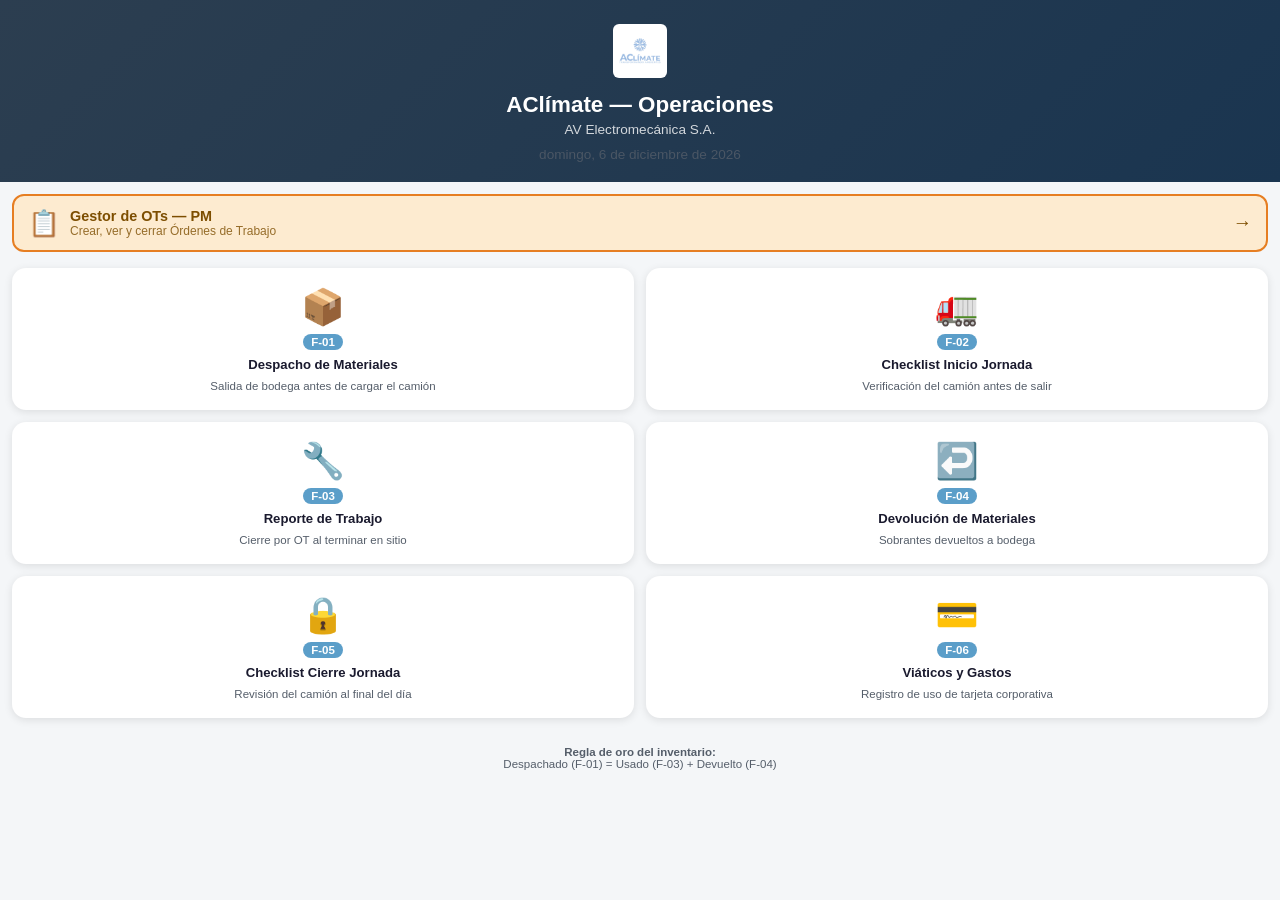
==== index.html @ 9a39b60d "AClimate Forms v1 - sistema operativo completo" ====
<!DOCTYPE html>
<html lang="es">
<head>
  <meta charset="UTF-8">
  <meta name="viewport" content="width=device-width, initial-scale=1, maximum-scale=1">
  <title>AClímate — Formularios Operativos</title>
  <link rel="stylesheet" href="aclimate.css">
  <style>
    .fecha-hoy {
      text-align: center;
      font-size: .8rem;
      color: var(--texto-sub);
      padding: 6px 0 0;
    }
    .cola-banner {
      display: none;
      background: var(--naranja);
      color: #fff;
      text-align: center;
      padding: 8px 12px;
      font-size: .82rem;
      font-weight: 600;
    }
    .cola-banner.show { display: block; }
    .info-footer {
      text-align: center;
      padding: 12px 16px 24px;
      font-size: .72rem;
      color: var(--texto-sub);
    }
  </style>
</head>
<body>

<div id="cola-banner" class="cola-banner">
  ⚠️ Hay <span id="cola-count">0</span> envíos pendientes sin conexión
</div>

<div class="hero">
  <img src="Aclimate_logo.jpg" alt="AClímate" onerror="this.style.display='none'">
  <h1>AClímate — Operaciones</h1>
  <p>AV Electromecánica S.A.</p>
  <p class="fecha-hoy" id="fecha-hoy"></p>
</div>

<!-- Acceso PM -->
<div style="padding: 12px 12px 0;">
  <a href="ot-manager.html" style="
    display: flex; align-items: center; gap: 10px;
    background: #FDEBD0; border: 2px solid #E67E22;
    border-radius: 12px; padding: 12px 14px;
    text-decoration: none; color: #7D4E00;">
    <span style="font-size:1.6rem;">📋</span>
    <div>
      <div style="font-weight:700; font-size:.9rem;">Gestor de OTs — PM</div>
      <div style="font-size:.75rem; opacity:.8;">Crear, ver y cerrar Órdenes de Trabajo</div>
    </div>
    <span style="margin-left:auto; font-size:1.2rem;">→</span>
  </a>
</div>

<div class="forms-grid">

  <a href="f01-despacho.html" class="form-card">
    <div class="card-icon">📦</div>
    <span class="card-badge">F-01</span>
    <h3>Despacho de Materiales</h3>
    <p>Salida de bodega antes de cargar el camión</p>
  </a>

  <a href="f02-checklist-inicio.html" class="form-card">
    <div class="card-icon">🚛</div>
    <span class="card-badge">F-02</span>
    <h3>Checklist Inicio Jornada</h3>
    <p>Verificación del camión antes de salir</p>
  </a>

  <a href="f03-reporte-trabajo.html" class="form-card">
    <div class="card-icon">🔧</div>
    <span class="card-badge">F-03</span>
    <h3>Reporte de Trabajo</h3>
    <p>Cierre por OT al terminar en sitio</p>
  </a>

  <a href="f04-devolucion.html" class="form-card">
    <div class="card-icon">↩️</div>
    <span class="card-badge">F-04</span>
    <h3>Devolución de Materiales</h3>
    <p>Sobrantes devueltos a bodega</p>
  </a>

  <a href="f05-checklist-cierre.html" class="form-card">
    <div class="card-icon">🔒</div>
    <span class="card-badge">F-05</span>
    <h3>Checklist Cierre Jornada</h3>
    <p>Revisión del camión al final del día</p>
  </a>

  <a href="f06-viaticos.html" class="form-card">
    <div class="card-icon">💳</div>
    <span class="card-badge">F-06</span>
    <h3>Viáticos y Gastos</h3>
    <p>Registro de uso de tarjeta corporativa</p>
  </a>

</div>

<div class="info-footer">
  <strong>Regla de oro del inventario:</strong><br>
  Despachado (F-01) = Usado (F-03) + Devuelto (F-04)
</div>

<script>
  document.getElementById('fecha-hoy').textContent =
    new Date().toLocaleDateString('es-CR', { weekday:'long', year:'numeric', month:'long', day:'numeric' });

  // Mostrar banner si hay envíos en cola
  const cola = JSON.parse(localStorage.getItem('cola_envio') || '[]');
  if (cola.length > 0) {
    document.getElementById('cola-count').textContent = cola.length;
    document.getElementById('cola-banner').classList.add('show');
  }
</script>

</body>
</html>
---- aclimate.css ----
/* AClímate — Estilos compartidos | Mobile-first */
:root {
  --azul:      #5B9EC9;
  --azul-dark: #2C3E50;
  --azul-light:#D6EAF8;
  --verde:     #27AE60;
  --rojo:      #E74C3C;
  --naranja:   #E67E22;
  --gris-bg:   #F4F6F8;
  --gris-borde:#CDD6E0;
  --texto:     #1A1A2E;
  --texto-sub: #555E6A;
  --radio:     10px;
  --sombra:    0 2px 8px rgba(0,0,0,.10);
}

* { box-sizing: border-box; margin: 0; padding: 0; }

html { font-size: 16px; }

body {
  font-family: Arial, Helvetica, sans-serif;
  background: var(--gris-bg);
  color: var(--texto);
  min-height: 100vh;
  padding-bottom: 90px; /* espacio para botón fijo */
}

/* ── HEADER ────────────────────────────────────────────────── */
.header {
  background: var(--azul-dark);
  color: #fff;
  padding: 12px 16px 10px;
  display: flex;
  align-items: center;
  gap: 10px;
  position: sticky;
  top: 0;
  z-index: 100;
  box-shadow: var(--sombra);
}
.header img { height: 36px; border-radius: 4px; }
.header-titles { flex: 1; min-width: 0; }
.header-titles h1 { font-size: 1rem; font-weight: 700; line-height: 1.2; }
.header-titles p  { font-size: .72rem; opacity: .75; margin-top: 1px; }
.badge-form {
  background: var(--azul);
  color: #fff;
  font-size: .75rem;
  font-weight: 700;
  padding: 3px 8px;
  border-radius: 12px;
  white-space: nowrap;
}

/* ── AUTOSAVE INDICATOR ─────────────────────────────────────── */
#autosave-bar {
  background: var(--azul-light);
  color: var(--azul-dark);
  font-size: .72rem;
  text-align: center;
  padding: 4px 8px;
  border-bottom: 1px solid var(--gris-borde);
  display: none;
}
#autosave-bar.show { display: block; }

/* ── SECCIONES ──────────────────────────────────────────────── */
.seccion {
  background: #fff;
  border-radius: var(--radio);
  margin: 12px 12px 0;
  padding: 14px 14px 10px;
  box-shadow: var(--sombra);
}
.seccion-titulo {
  font-size: .8rem;
  font-weight: 700;
  text-transform: uppercase;
  letter-spacing: .04em;
  color: var(--azul);
  border-bottom: 2px solid var(--azul-light);
  padding-bottom: 6px;
  margin-bottom: 12px;
}

/* ── CAMPOS ─────────────────────────────────────────────────── */
.campo {
  margin-bottom: 14px;
}
.campo label {
  display: block;
  font-size: .82rem;
  font-weight: 600;
  color: var(--azul-dark);
  margin-bottom: 5px;
}
.campo label .req { color: var(--rojo); margin-left: 2px; }

.campo input[type="text"],
.campo input[type="number"],
.campo input[type="date"],
.campo input[type="time"],
.campo select,
.campo textarea {
  width: 100%;
  padding: 11px 12px;
  border: 1.5px solid var(--gris-borde);
  border-radius: 8px;
  font-size: .95rem;
  font-family: inherit;
  color: var(--texto);
  background: #fff;
  appearance: none;
  -webkit-appearance: none;
  transition: border-color .15s;
}
.campo input:focus,
.campo select:focus,
.campo textarea:focus {
  outline: none;
  border-color: var(--azul);
  box-shadow: 0 0 0 3px rgba(91,158,201,.18);
}
.campo textarea { resize: vertical; min-height: 80px; }

.campo select {
  background-image: url("data:image/svg+xml,%3Csvg xmlns='http://www.w3.org/2000/svg' width='12' height='8' viewBox='0 0 12 8'%3E%3Cpath d='M1 1l5 5 5-5' stroke='%235B9EC9' stroke-width='2' fill='none' stroke-linecap='round'/%3E%3C/svg%3E");
  background-repeat: no-repeat;
  background-position: right 12px center;
  padding-right: 36px;
}

/* ── RADIO / CHECKBOX GROUPS ────────────────────────────────── */
.opciones {
  display: flex;
  flex-direction: column;
  gap: 6px;
}
.opcion-item {
  display: flex;
  align-items: center;
  gap: 9px;
  padding: 10px 12px;
  border: 1.5px solid var(--gris-borde);
  border-radius: 8px;
  cursor: pointer;
  transition: all .12s;
  background: #fff;
}
.opcion-item:has(input:checked) {
  border-color: var(--azul);
  background: var(--azul-light);
}
.opcion-item input[type="radio"],
.opcion-item input[type="checkbox"] {
  width: 18px;
  height: 18px;
  accent-color: var(--azul);
  cursor: pointer;
  flex-shrink: 0;
}
.opcion-item span { font-size: .9rem; }

/* ── FOTO / ARCHIVO ─────────────────────────────────────────── */
.foto-zona {
  border: 2px dashed var(--azul);
  border-radius: 10px;
  padding: 18px 12px;
  text-align: center;
  background: var(--azul-light);
  cursor: pointer;
  transition: background .15s;
  position: relative;
}
.foto-zona:hover { background: #C3DCF2; }
.foto-zona input[type="file"] {
  position: absolute; inset: 0; opacity: 0; cursor: pointer; width: 100%; height: 100%;
}
.foto-zona .icon { font-size: 2rem; line-height: 1; }
.foto-zona p { font-size: .82rem; color: var(--azul-dark); margin-top: 4px; }
.foto-zona .nombre-archivo {
  font-size: .78rem; color: var(--verde); margin-top: 6px; font-weight: 600;
}
.fotos-preview {
  display: flex;
  flex-wrap: wrap;
  gap: 8px;
  margin-top: 8px;
}
.fotos-preview img {
  width: 80px; height: 80px; object-fit: cover;
  border-radius: 6px; border: 2px solid var(--azul);
}

/* ── MULTI-ÍTEMS (F-01, F-03, F-04) ─────────────────────────── */
.items-wrapper {
  display: flex;
  flex-direction: column;
  gap: 10px;
}
.item-row {
  border: 1.5px solid var(--azul);
  border-radius: 10px;
  padding: 10px 10px 8px;
  background: var(--azul-light);
  position: relative;
}
.item-row-header {
  display: flex;
  align-items: center;
  justify-content: space-between;
  margin-bottom: 6px;
}
.item-num {
  font-size: .75rem;
  font-weight: 700;
  color: var(--azul-dark);
  background: var(--azul);
  color: #fff;
  padding: 1px 7px;
  border-radius: 10px;
}
.btn-rm-item {
  background: none;
  border: none;
  color: var(--rojo);
  font-size: 1.3rem;
  cursor: pointer;
  line-height: 1;
  padding: 2px 4px;
}

/* Autocomplete custom */
.autocomplete-wrap { position: relative; }
.autocomplete-input {
  width: 100%;
  padding: 11px 12px;
  border: 1.5px solid var(--gris-borde);
  border-radius: 8px;
  font-size: .9rem;
  font-family: inherit;
  background: #fff;
}
.autocomplete-input:focus {
  outline: none;
  border-color: var(--azul);
  box-shadow: 0 0 0 3px rgba(91,158,201,.18);
}
.autocomplete-dropdown {
  position: absolute;
  left: 0; right: 0; top: calc(100% + 3px);
  background: #fff;
  border: 1.5px solid var(--azul);
  border-radius: 8px;
  max-height: 220px;
  overflow-y: auto;
  z-index: 200;
  box-shadow: var(--sombra);
  display: none;
}
.autocomplete-dropdown.open { display: block; }
.ac-option {
  padding: 10px 12px;
  font-size: .85rem;
  cursor: pointer;
  border-bottom: 1px solid var(--gris-borde);
  line-height: 1.3;
}
.ac-option:last-child { border-bottom: none; }
.ac-option:hover, .ac-option.focused { background: var(--azul-light); }
.ac-option .ac-code { font-size: .72rem; color: var(--azul); font-weight: 700; }
.ac-option .ac-name { color: var(--texto); }
.ac-option .ac-cat  { font-size: .7rem; color: var(--texto-sub); }
.ac-selected {
  background: var(--verde);
  color: #fff;
  border-radius: 6px;
  padding: 4px 8px;
  font-size: .78rem;
  margin-top: 4px;
  display: none;
}
.ac-selected.show { display: inline-block; }

.item-qty-row {
  display: flex;
  align-items: center;
  gap: 8px;
  margin-top: 8px;
}
.item-qty-row label { font-size: .82rem; font-weight: 600; white-space: nowrap; flex-shrink: 0; }
.item-qty-row input {
  flex: 1;
  padding: 9px 10px;
  border: 1.5px solid var(--gris-borde);
  border-radius: 8px;
  font-size: .95rem;
  font-family: inherit;
}
.item-qty-row input:focus {
  outline: none; border-color: var(--azul);
}

.btn-add-item {
  display: flex;
  align-items: center;
  justify-content: center;
  gap: 6px;
  width: 100%;
  padding: 11px;
  background: #fff;
  border: 2px dashed var(--azul);
  border-radius: 10px;
  color: var(--azul);
  font-size: .9rem;
  font-weight: 600;
  cursor: pointer;
  margin-top: 6px;
  transition: background .12s;
}
.btn-add-item:hover { background: var(--azul-light); }

/* ── ESTADOS VISUALES ────────────────────────────────────────── */
.estado-ok     { color: var(--verde);   font-weight: 600; }
.estado-warn   { color: var(--naranja); font-weight: 600; }
.estado-error  { color: var(--rojo);    font-weight: 600; }

.campo.error > input,
.campo.error > select,
.campo.error > textarea,
.campo.error .foto-zona,
.campo.error .autocomplete-input {
  border-color: var(--rojo) !important;
}
.campo.error .campo-error-msg {
  display: block;
  color: var(--rojo);
  font-size: .75rem;
  margin-top: 4px;
}
.campo-error-msg { display: none; }

/* ── BOTÓN SUBMIT FIJO ───────────────────────────────────────── */
.submit-bar {
  position: fixed;
  bottom: 0; left: 0; right: 0;
  background: #fff;
  padding: 10px 16px 16px;
  box-shadow: 0 -3px 12px rgba(0,0,0,.12);
  z-index: 100;
}
.btn-submit {
  display: flex;
  align-items: center;
  justify-content: center;
  gap: 8px;
  width: 100%;
  padding: 15px;
  background: var(--azul-dark);
  color: #fff;
  border: none;
  border-radius: 12px;
  font-size: 1.05rem;
  font-weight: 700;
  cursor: pointer;
  transition: background .15s, transform .1s;
}
.btn-submit:hover  { background: #3d5166; }
.btn-submit:active { transform: scale(.98); }
.btn-submit:disabled { background: var(--gris-borde); cursor: not-allowed; }

/* ── TOAST NOTIFICACIONES ────────────────────────────────────── */
#toast {
  position: fixed;
  bottom: 80px; left: 50%; transform: translateX(-50%);
  background: var(--azul-dark);
  color: #fff;
  padding: 12px 22px;
  border-radius: 24px;
  font-size: .9rem;
  font-weight: 600;
  z-index: 300;
  opacity: 0;
  pointer-events: none;
  transition: opacity .25s, bottom .25s;
  max-width: 90vw;
  text-align: center;
}
#toast.show { opacity: 1; bottom: 90px; }
#toast.success { background: var(--verde); }
#toast.error   { background: var(--rojo); }
#toast.warn    { background: var(--naranja); }

/* ── OVERLAY CARGANDO ────────────────────────────────────────── */
#loading-overlay {
  display: none;
  position: fixed; inset: 0;
  background: rgba(0,0,0,.45);
  z-index: 500;
  align-items: center;
  justify-content: center;
  flex-direction: column;
  gap: 12px;
  color: #fff;
  font-size: .95rem;
}
#loading-overlay.show { display: flex; }
.spinner {
  width: 46px; height: 46px;
  border: 5px solid rgba(255,255,255,.3);
  border-top-color: #fff;
  border-radius: 50%;
  animation: spin .8s linear infinite;
}
@keyframes spin { to { transform: rotate(360deg); } }

/* ── PANTALLA ÉXITO ──────────────────────────────────────────── */
#success-screen {
  display: none;
  position: fixed; inset: 0;
  background: var(--verde);
  z-index: 600;
  align-items: center;
  justify-content: center;
  flex-direction: column;
  gap: 16px;
  color: #fff;
  text-align: center;
  padding: 24px;
}
#success-screen.show { display: flex; }
#success-screen .check { font-size: 4rem; }
#success-screen h2 { font-size: 1.5rem; }
#success-screen p  { font-size: .95rem; opacity: .9; max-width: 300px; }
.btn-nuevo {
  margin-top: 8px;
  padding: 13px 32px;
  background: rgba(255,255,255,.25);
  border: 2px solid #fff;
  border-radius: 12px;
  color: #fff;
  font-size: 1rem;
  font-weight: 700;
  cursor: pointer;
  transition: background .15s;
}
.btn-nuevo:hover { background: rgba(255,255,255,.35); }

/* ── INDEX PAGE ──────────────────────────────────────────────── */
.hero {
  background: linear-gradient(135deg, var(--azul-dark), #1A3550);
  color: #fff;
  padding: 24px 16px 20px;
  text-align: center;
}
.hero img { height: 54px; border-radius: 6px; margin-bottom: 10px; }
.hero h1 { font-size: 1.4rem; }
.hero p  { font-size: .85rem; opacity: .8; margin-top: 4px; }

.forms-grid {
  padding: 16px 12px;
  display: grid;
  grid-template-columns: 1fr 1fr;
  gap: 12px;
}
.form-card {
  background: #fff;
  border-radius: 14px;
  padding: 16px 12px 14px;
  text-decoration: none;
  color: var(--texto);
  box-shadow: var(--sombra);
  display: flex;
  flex-direction: column;
  align-items: center;
  gap: 6px;
  text-align: center;
  border: 2px solid transparent;
  transition: border-color .15s, transform .12s;
  -webkit-tap-highlight-color: transparent;
}
.form-card:hover  { border-color: var(--azul); }
.form-card:active { transform: scale(.97); }
.form-card .card-icon { font-size: 2.2rem; }
.form-card .card-badge {
  font-size: .72rem; font-weight: 700;
  background: var(--azul); color: #fff;
  padding: 2px 8px; border-radius: 10px;
}
.form-card h3 { font-size: .82rem; line-height: 1.3; }
.form-card p  { font-size: .72rem; color: var(--texto-sub); line-height: 1.3; }

/* ── UTILIDADES ──────────────────────────────────────────────── */
.mt-2 { margin-top: 8px; }
.txt-sub { font-size: .78rem; color: var(--texto-sub); }
.alerta-info {
  background: var(--azul-light);
  border-left: 4px solid var(--azul);
  padding: 10px 12px;
  border-radius: 0 8px 8px 0;
  font-size: .82rem;
  color: var(--azul-dark);
  margin-bottom: 10px;
}
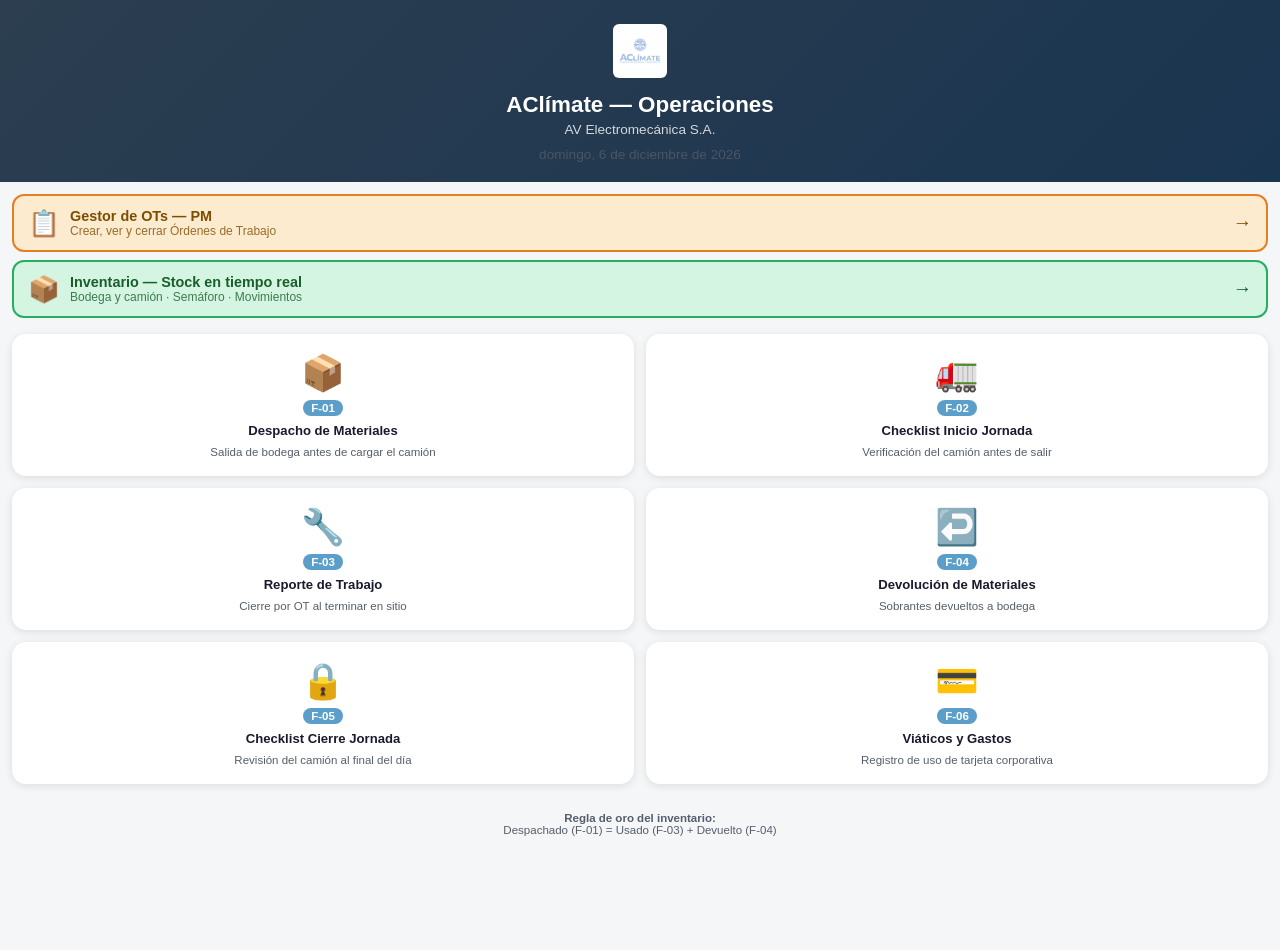
==== commit 2d1ad756: "Agregar sistema de inventario con tracking de movimientos - inventario_inicial.js: 645 ítems del Exc" ====
--- a/index.html
+++ b/index.html
@@ -44,7 +44,7 @@
 </div>
 
 <!-- Acceso PM -->
-<div style="padding: 12px 12px 0;">
+<div style="padding: 12px 12px 0; display:flex; flex-direction:column; gap:8px;">
   <a href="ot-manager.html" style="
     display: flex; align-items: center; gap: 10px;
     background: #FDEBD0; border: 2px solid #E67E22;
@@ -54,6 +54,18 @@
     <div>
       <div style="font-weight:700; font-size:.9rem;">Gestor de OTs — PM</div>
       <div style="font-size:.75rem; opacity:.8;">Crear, ver y cerrar Órdenes de Trabajo</div>
+    </div>
+    <span style="margin-left:auto; font-size:1.2rem;">→</span>
+  </a>
+  <a href="inventario.html" style="
+    display: flex; align-items: center; gap: 10px;
+    background: #D5F5E3; border: 2px solid #27AE60;
+    border-radius: 12px; padding: 12px 14px;
+    text-decoration: none; color: #1A5E2A;">
+    <span style="font-size:1.6rem;">📦</span>
+    <div>
+      <div style="font-weight:700; font-size:.9rem;">Inventario — Stock en tiempo real</div>
+      <div style="font-size:.75rem; opacity:.8;">Bodega y camión · Semáforo · Movimientos</div>
     </div>
     <span style="margin-left:auto; font-size:1.2rem;">→</span>
   </a>
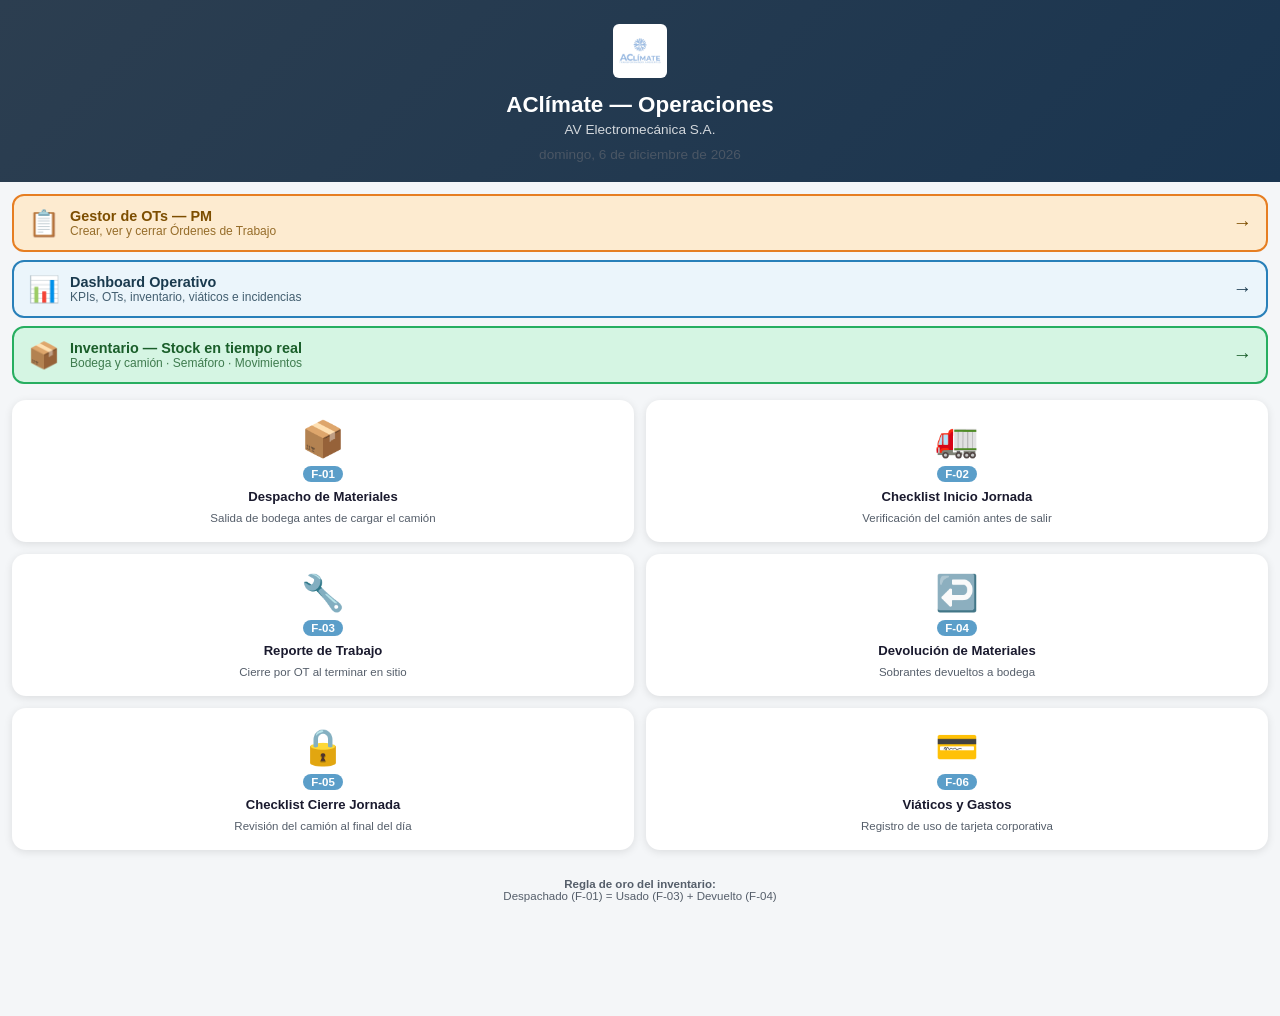
==== commit 991e8848: "Agregar dashboard operativo y mejorar inventario completo - dashboard.html: KPIs en tiempo real — OT" ====
--- a/index.html
+++ b/index.html
@@ -54,6 +54,18 @@
     <div>
       <div style="font-weight:700; font-size:.9rem;">Gestor de OTs — PM</div>
       <div style="font-size:.75rem; opacity:.8;">Crear, ver y cerrar Órdenes de Trabajo</div>
+    </div>
+    <span style="margin-left:auto; font-size:1.2rem;">→</span>
+  </a>
+  <a href="dashboard.html" style="
+    display: flex; align-items: center; gap: 10px;
+    background: #EBF5FB; border: 2px solid #2980B9;
+    border-radius: 12px; padding: 12px 14px;
+    text-decoration: none; color: #1A3A4E;">
+    <span style="font-size:1.6rem;">📊</span>
+    <div>
+      <div style="font-weight:700; font-size:.9rem;">Dashboard Operativo</div>
+      <div style="font-size:.75rem; opacity:.8;">KPIs, OTs, inventario, viáticos e incidencias</div>
     </div>
     <span style="margin-left:auto; font-size:1.2rem;">→</span>
   </a>
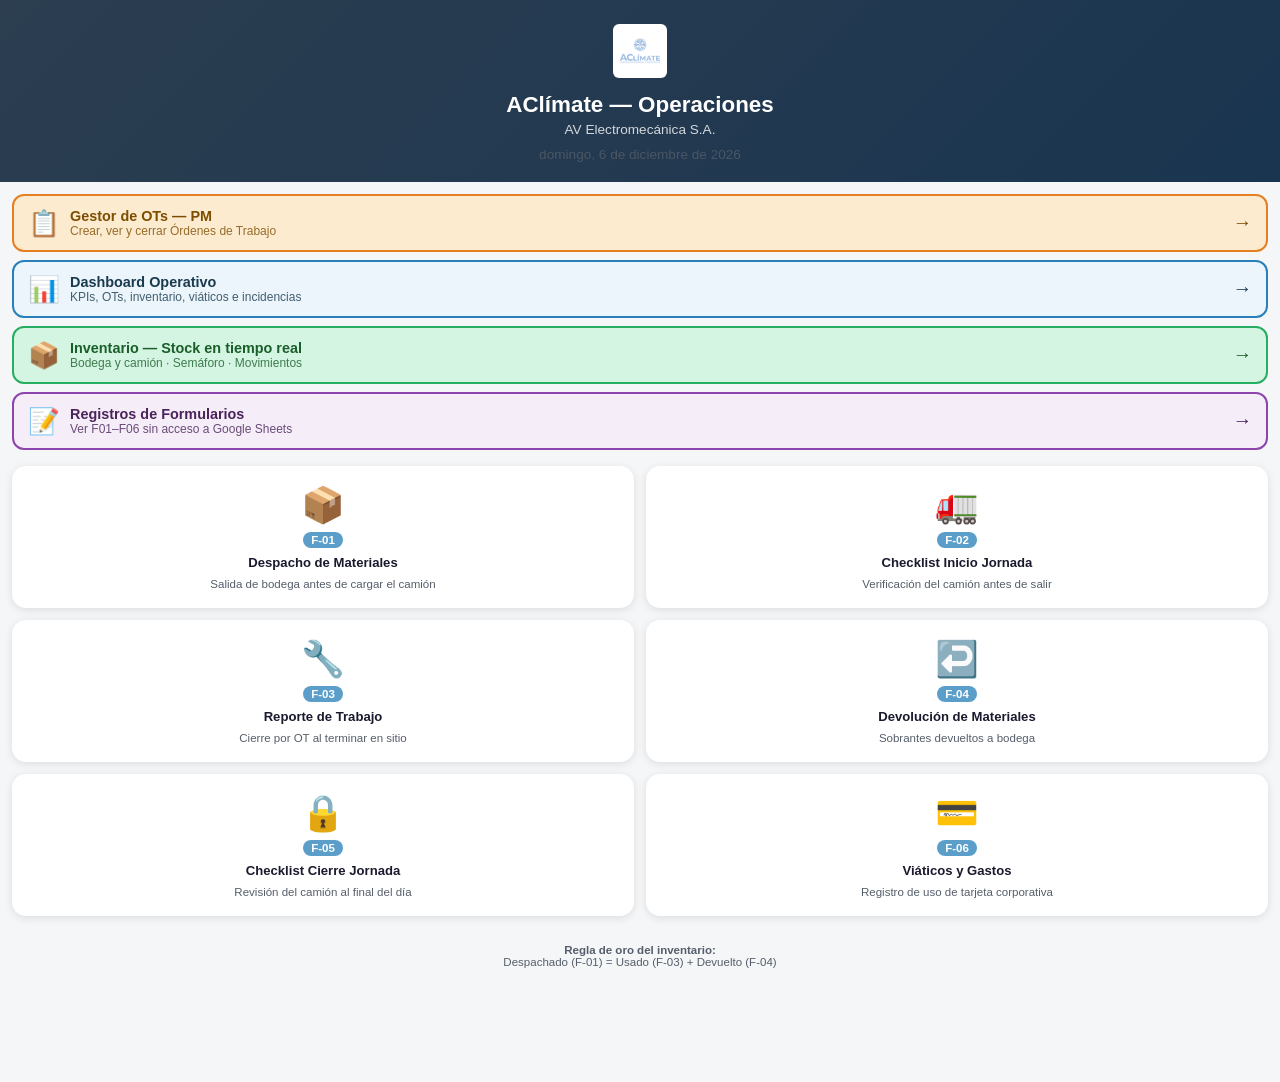
==== commit cab40e19: "feat: 6 mejoras — formularios viewer, compra ítem nuevo, reorden, KPIs desc, OT pre-fill, botón inic" ====
--- a/index.html
+++ b/index.html
@@ -81,6 +81,18 @@
     </div>
     <span style="margin-left:auto; font-size:1.2rem;">→</span>
   </a>
+  <a href="formularios.html" style="
+    display: flex; align-items: center; gap: 10px;
+    background: #F5EEF8; border: 2px solid #8E44AD;
+    border-radius: 12px; padding: 12px 14px;
+    text-decoration: none; color: #4A235A;">
+    <span style="font-size:1.6rem;">📝</span>
+    <div>
+      <div style="font-weight:700; font-size:.9rem;">Registros de Formularios</div>
+      <div style="font-size:.75rem; opacity:.8;">Ver F01–F06 sin acceso a Google Sheets</div>
+    </div>
+    <span style="margin-left:auto; font-size:1.2rem;">→</span>
+  </a>
 </div>
 
 <div class="forms-grid">
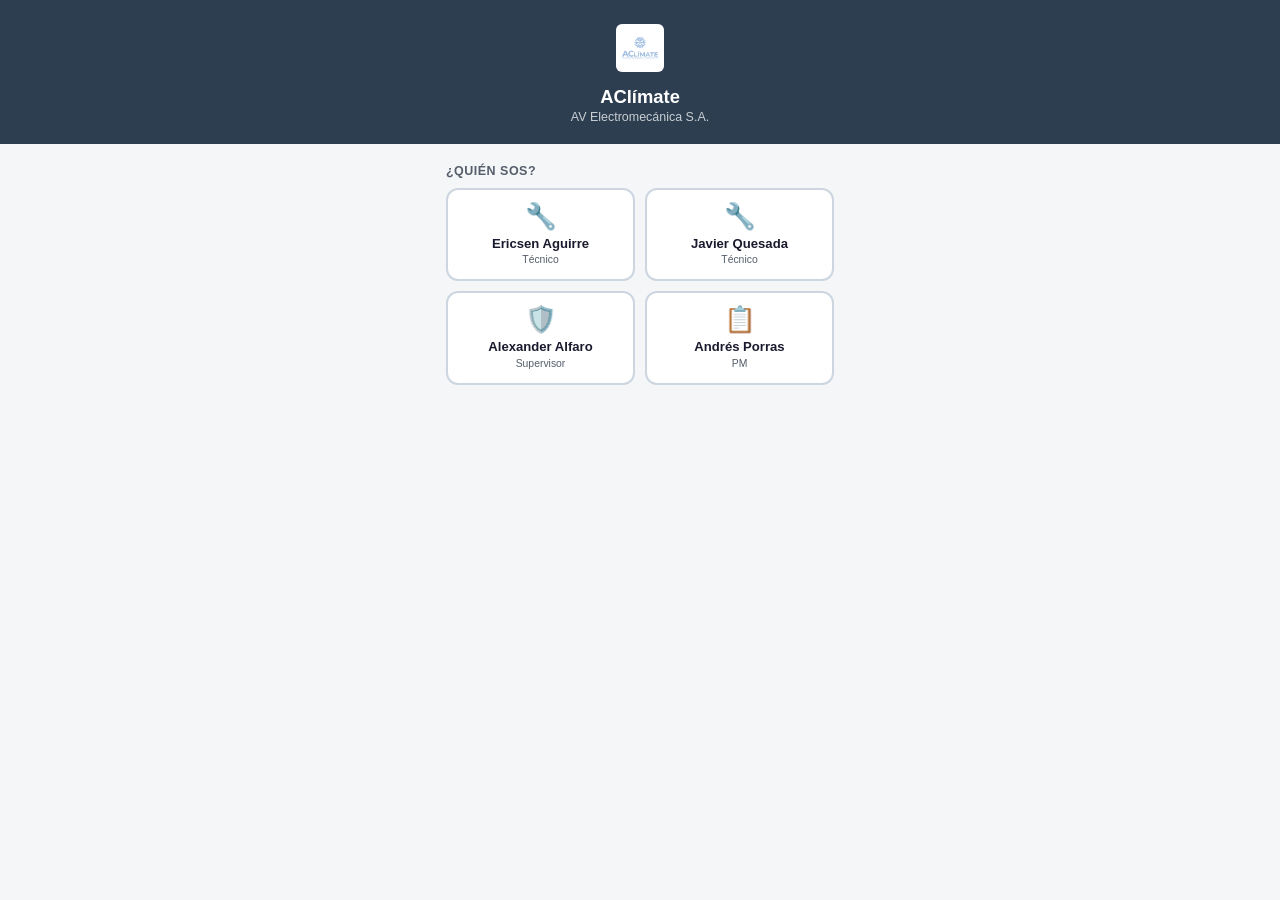
==== commit 526f8a82: "feat: autenticación por PIN — login con usuario + PIN de 4 dígitos - login.html: nueva pantalla de a" ====
--- a/index.html
+++ b/index.html
@@ -146,7 +146,11 @@
   Despachado (F-01) = Usado (F-03) + Devuelto (F-04)
 </div>
 
+<script src="auth.js"></script>
 <script>
+  checkAuth();
+  inyectarBadge();
+
   document.getElementById('fecha-hoy').textContent =
     new Date().toLocaleDateString('es-CR', { weekday:'long', year:'numeric', month:'long', day:'numeric' });
 
